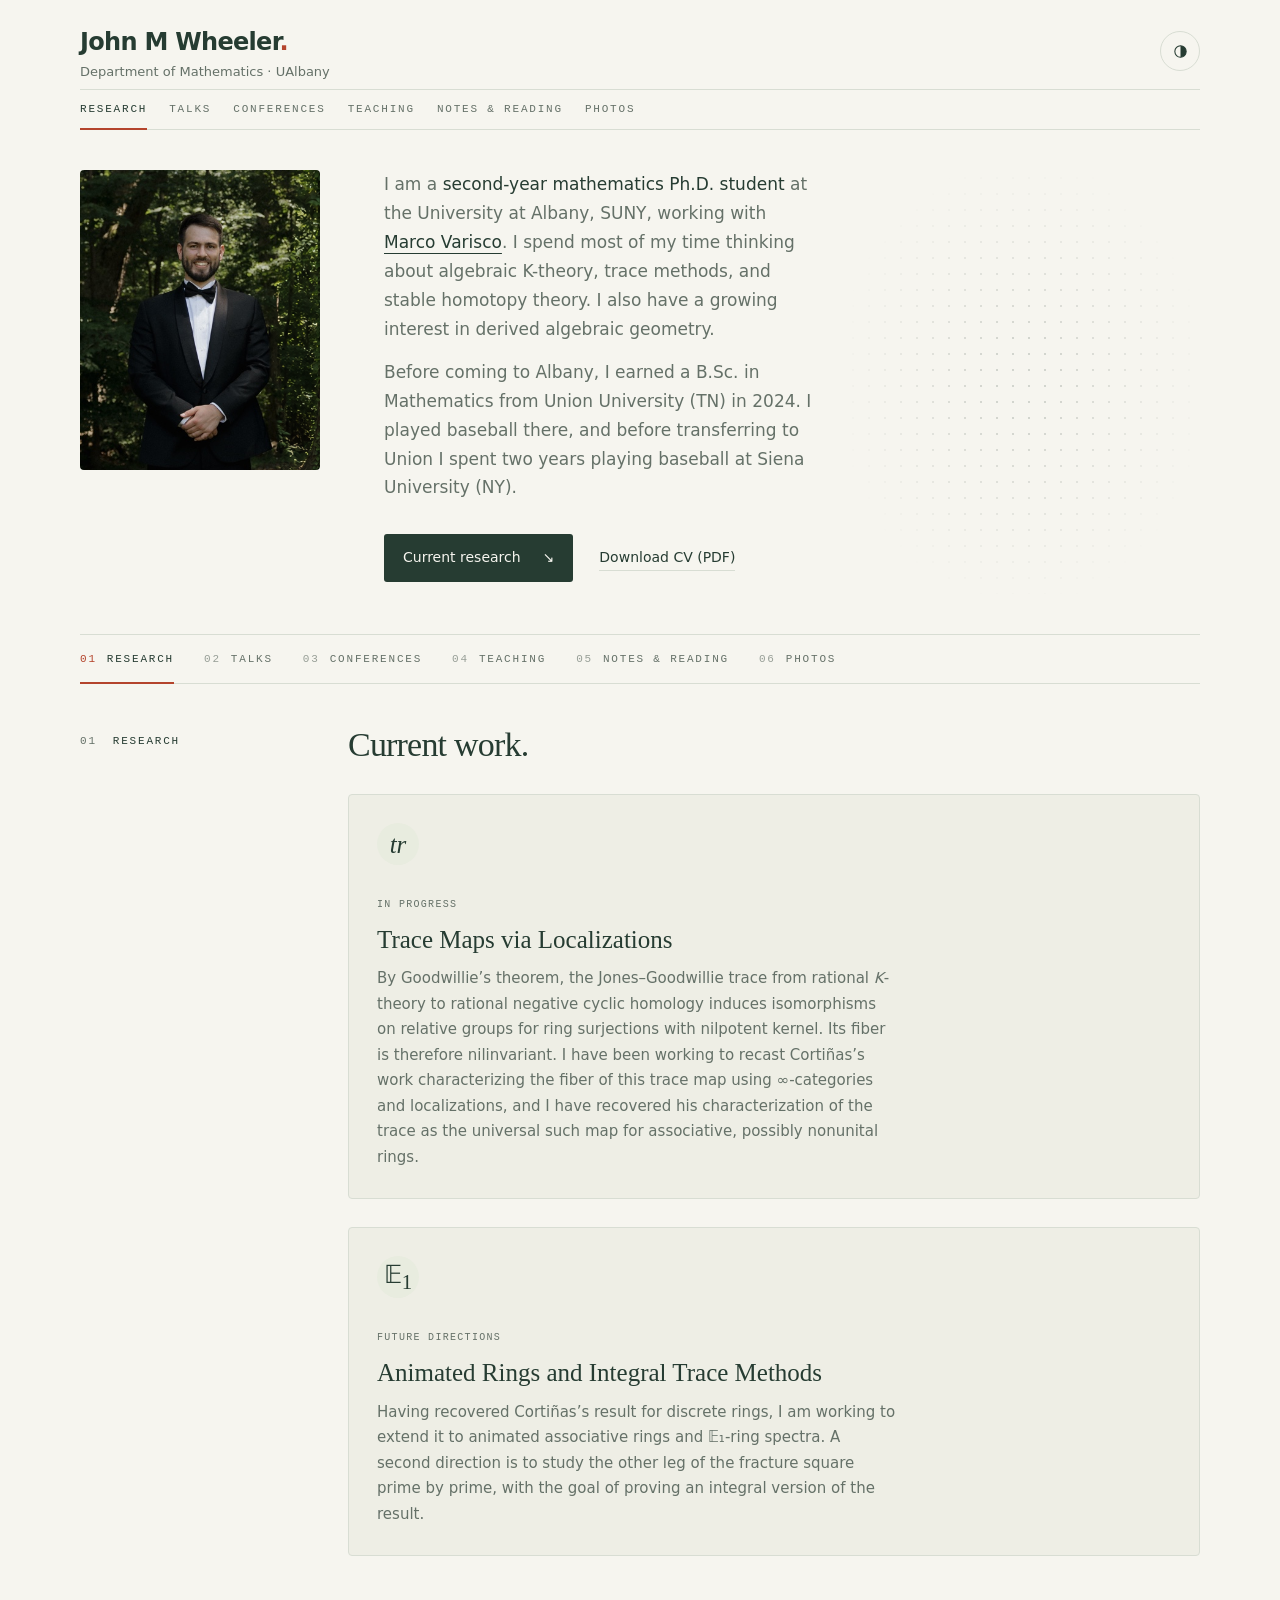
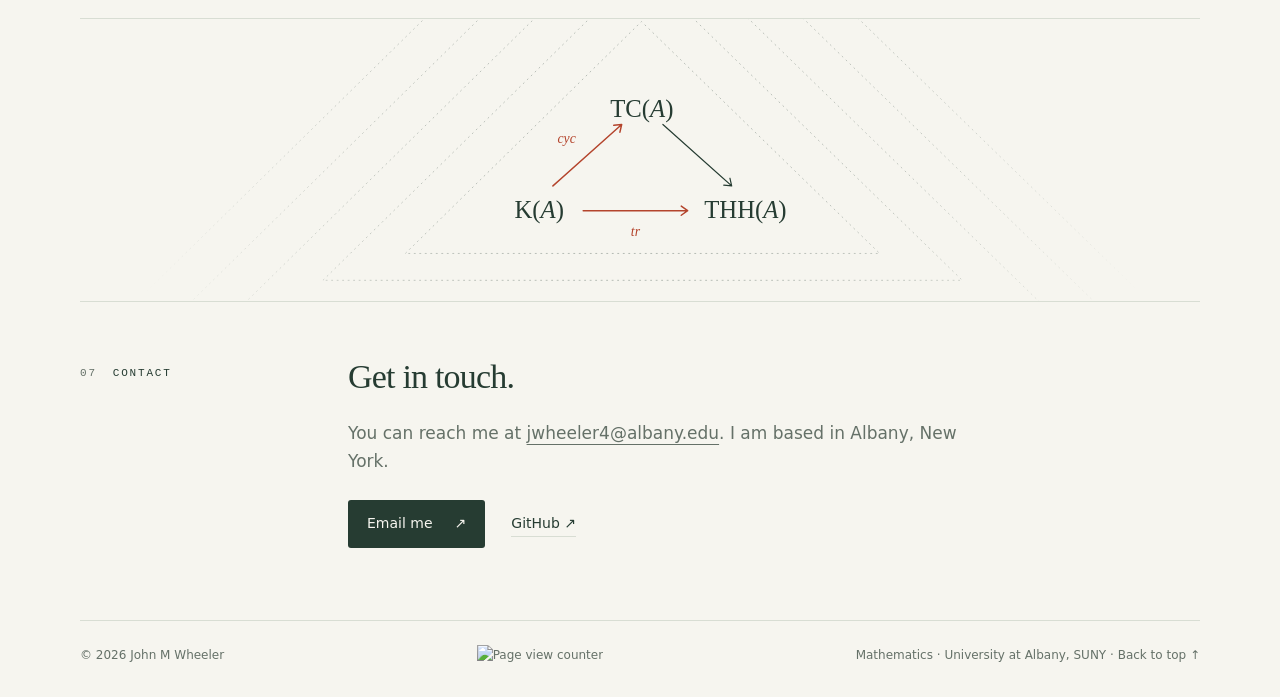
==== index.html @ c744e27c "Move Feynman quote into Notes & reading" ====
<!doctype html>
<html lang="en">
<head>
  <meta charset="utf-8">
  <meta name="viewport" content="width=device-width, initial-scale=1">
  <meta name="description" content="John M Wheeler is a second-year mathematics Ph.D. student at the University at Albany, SUNY, working with Marco Varisco. Research interests include algebraic K-theory, trace methods, stable homotopy theory, and derived algebraic geometry.">
  <meta name="color-scheme" content="light dark">
  <title>John M Wheeler — Mathematics</title>
  <link rel="stylesheet" href="site.css?v=talks-2">
  <script src="site.js?v=forest-2"></script>
  <!-- Tabbed layout: remove these two lines to return to the single long page. -->
  <link rel="stylesheet" href="layout-tabs.css?v=9">
  <script src="layout-tabs.js?v=5"></script>
</head>
<body>
  <a class="skip" href="#main">Skip to content</a>
  <div class="wrap" id="top">
    <header class="masthead">
      <div class="brand">
        <h1 class="wordmark"><a href="#top" aria-label="John M Wheeler home">John M Wheeler<span aria-hidden="true">.</span></a></h1>
        <a class="affiliation" href="https://www.albany.edu/math">Department of Mathematics · UAlbany</a>
      </div>
      <button class="theme" id="theme-toggle" type="button" aria-label="Switch to dark theme" title="Switch to dark theme" hidden>
        <svg viewBox="0 0 24 24" fill="none" stroke="currentColor" stroke-width="1.5" aria-hidden="true"><circle cx="12" cy="12" r="8"/><path d="M12 4a8 8 0 0 1 0 16Z" fill="currentColor" stroke="none"/></svg>
      </button>
    </header>
    <main id="main">
      <section class="hero" aria-label="About John M Wheeler">
        <!-- <h1 id="hero-title">John M<br><em>Wheeler.</em></h1> -->
        <div class="hero-content">
          <img class="hero-photo" src="files/photos/john-m-wheeler-portrait.webp" width="392" height="490" alt="John M Wheeler">
          <div>
            <p class="intro">I am a <strong>second-year mathematics Ph.D. student</strong> at the University at Albany, SUNY, working with <strong><a href="https://varisco.info/">Marco Varisco</a></strong>. I spend most of my time thinking about algebraic K-theory, trace methods, and stable homotopy theory. I also have a growing interest in derived algebraic geometry.</p>
            <p class="intro">Before coming to Albany, I earned a B.Sc. in Mathematics from Union University (TN) in 2024. I played baseball there, and before transferring to Union I spent two years playing baseball at Siena University (NY).</p>
            <div class="actions">
              <a class="button" href="#research">Current research <span aria-hidden="true">↘</span></a>
              <a class="text-link" href="files/John-M-Wheeler-CV.pdf" download>Download CV (PDF)</a>
            </div>
          </div>
        </div>
      </section>
      <section class="section" id="research" aria-labelledby="research-title">
        <p class="section-label"><span>01</span> Research</p>
        <div>
          <div class="section-top">
            <h2 id="research-title">Current work.</h2>
          </div>
          <article class="project" aria-labelledby="infinitesimal-title">
            <div class="project-icon" aria-hidden="true"><i>tr</i></div>
            <small>In progress</small>
            <h3 id="infinitesimal-title">Trace Maps via Localizations</h3>
            <p>By Goodwillie’s theorem, the Jones–Goodwillie trace from rational <i>K</i>-theory to rational negative cyclic homology induces isomorphisms on relative groups for ring surjections with nilpotent kernel. Its fiber is therefore nilinvariant. I have been working to recast Cortiñas’s work characterizing the fiber of this trace map using ∞-categories and localizations, and I have recovered his characterization of the trace as the universal such map for associative, possibly nonunital rings.</p>
          </article>
          <article class="project" aria-labelledby="cech-title">
            <div class="project-icon" aria-hidden="true"><span>𝔼<sub>1</sub></span></div>
            <small>Future directions</small>
            <h3 id="cech-title">Animated Rings and Integral Trace Methods</h3>
            <p>Having recovered Cortiñas’s result for discrete rings, I am working to extend it to animated associative rings and 𝔼₁-ring spectra. A second direction is to study the other leg of the fracture square prime by prime, with the goal of proving an integral version of the result.</p>
          </article>
        </div>
      </section>
      <figure class="interlude" role="img" aria-label="Triangle of trace maps from K-theory to topological cyclic homology to topological Hochschild homology">
        <svg class="sdot" viewBox="0 0 360 220">
          <defs><radialGradient id="tfadeg" gradientUnits="userSpaceOnUse" cx="182.33333333333334" cy="134.33333333333334" r="560"><stop offset="0" stop-color="#fff"/><stop offset=".55" stop-color="#fff" stop-opacity=".7"/><stop offset="1" stop-color="#fff" stop-opacity="0"/></radialGradient><mask id="tfade" maskUnits="userSpaceOnUse" x="-500" y="-60" width="1360" height="360"><rect x="-500" y="-60" width="1360" height="360" fill="url(#tfadeg)"/></mask></defs><g class="bg echo" mask="url(#tfade)"><path d="M-76 218.7L181.6 -34.3L441.5 218.7ZM-165.9 248L181.3 -93L531.6 248ZM-255.8 277.3L181 -151.7L621.7 277.3ZM-345.6 306.7L180.8 -210.3L711.9 306.7ZM-435.5 336L180.5 -269L802 336Z"/></g>
          <g class="arrows"><path class="hl" d="M85 145L160 78M158.1 86.4L160 78L151.4 78.9"/><path d="M205 78L280 145M271.4 144.1L280 145L278.1 136.6"/><path class="hl" d="M118 172L232 172M225 177L232 172L225 167"/></g>
          <g class="labels"><text x="70" y="180">K(<tspan class="i">A</tspan>)</text><text x="182" y="70">TC(<tspan class="i">A</tspan>)</text><text x="295" y="180">THH(<tspan class="i">A</tspan>)</text><text class="lbl" x="100" y="98">cyc</text><text class="lbl" x="175" y="200">tr</text></g>
        </svg>
      </figure>
      <section class="section" id="talks" aria-labelledby="talks-title">
        <p class="section-label"><span>02</span> Talks</p>
        <div>
          <h2 id="talks-title">Talks.</h2>
          <h3 class="subheading" id="upcoming-events">Upcoming</h3>
          <article class="talk-entry">
            <h4 class="talk-title">Trace Maps via Localizations</h4>
            <ul class="talk-venues">
              <li><div class="record-head"><span>BUGCAT 2026 · Binghamton University · Binghamton, NY</span><span class="record-date">November 21–22, 2026</span></div></li>
            </ul>
          </article>
          <details class="subheading-disclosure" id="past-talks">
            <summary><h3 class="subheading">Past talks</h3></summary>
            <article class="talk-entry">
              <h4 class="talk-title">Freudenthal via Fiberwise Truncations</h4>
              <p class="record-copy"><a href="files/freudenthal-suspension-talk-slides.pdf">Freudenthal talk slides (PDF)</a></p>
              <ul class="talk-venues">
                <li><div class="record-head"><span>BUGCAT 2025 · Binghamton University · Binghamton, NY</span><time class="record-date" datetime="2025-11-16">November 16, 2025</time></div></li>
                <li><div class="record-head"><span>UAlbany Graduate Student Seminar</span><time class="record-date" datetime="2025-11-12">November 12, 2025</time></div></li>
              </ul>
            </article>
          </details>
        </div>
      </section>
      <figure class="interlude" id="dgm" role="img" aria-label="Dundas–Goodwillie–McCarthy pullback square for the quotient of a ring A by a nilpotent ideal I. The horizontal cyclotomic traces are K(A) to TC(A) and K(A/I) to TC(A/I). The vertical maps are induced by the quotient.">
        <svg class="sdot" viewBox="0 0 360 220" aria-hidden="true">
          <g class="bg echo">
            <circle cx="180" cy="109" r="86"/>
            <circle cx="180" cy="109" r="112"/>
            <circle class="faint" cx="180" cy="109" r="141"/>
            <ellipse cx="180" cy="109" rx="151" ry="48" transform="rotate(27 180 109)"/>
            <ellipse cx="180" cy="109" rx="151" ry="48" transform="rotate(-27 180 109)"/>
          </g>
          <g class="arrows">
            <path class="hl" d="M125 51H226m-7-5 7 5-7 5"/>
            <path class="hl" d="M140 162H217m-7-5 7 5-7 5"/>
            <path d="M85 76V137m-5-7 5 7 5-7"/>
            <path d="M275 76V137m-5-7 5 7 5-7"/>
            <path d="M104 94h15V79"/>
          </g>
          <text x="85" y="60">K(<tspan class="i">A</tspan>)</text>
          <text x="275" y="60">TC(<tspan class="i">A</tspan>)</text>
          <text x="85" y="171">K(<tspan class="i">A/I</tspan>)</text>
          <text x="275" y="171">TC(<tspan class="i">A/I</tspan>)</text>
          <text class="lbl" x="175" y="41">cyc</text>
          <text class="lbl" x="179" y="152">cyc</text>
        </svg>
      </figure>
      <section class="section" id="conferences" aria-labelledby="conferences-title">
        <p class="section-label"><span>03</span> Conferences</p>
        <div>
          <h2 id="conferences-title">Conferences &amp; workshops.</h2>
          <h3 class="subheading" id="upcoming-conferences">Upcoming</h3>
          <ul class="records">
            <li>
              <div class="record-head"><strong>K-Theory, Sheaves, and Geometric Topology</strong><span class="record-date">March 8–12, 2027</span></div>
              <p class="record-copy">Universität Regensburg · Regensburg, Germany</p>
            </li>
            <li>
              <div class="record-head"><strong>BUGCAT 2026</strong><span class="record-date">November 21–22, 2026</span></div>
              <p class="record-copy">Binghamton University · Binghamton, NY</p>
            </li>
          </ul>
          <h3 class="subheading" id="attended-conferences">Conferences &amp; workshops attended</h3>
          <details class="event-year" open>
            <summary>2026</summary>
            <ul class="records">
              <li>
                <div class="record-head"><strong>Northeast Conference on Categorical Methods</strong><span class="record-date">November 6–7, 2026</span></div>
                <p class="record-copy">Harvard University (CMSA) · Cambridge, MA</p>
              </li>
              <li>
                <div class="record-head"><strong>Upstate New York Topology Seminar</strong><span class="record-date">September 18–20, 2026</span></div>
                <p class="record-copy">Union College · Schenectady, NY</p>
              </li>
              <li>
                <div class="record-head"><strong>Summer School on Homotopy Colimits</strong><span class="record-date">June 22–26, 2026</span></div>
                <p class="record-copy">Virtual · University of Regina</p>
              </li>
              <li>
                <div class="record-head"><strong>FRG Workshop on Higher Categories and Geometry</strong><span class="record-date">March 16–18, 2026</span></div>
                <p class="record-copy">NITMB · University of Chicago · Chicago, IL</p>
              </li>
              <li>
                <div class="record-head"><strong>Midwest Topology Seminar</strong><span class="record-date">February 7–8, 2026</span></div>
                <p class="record-copy">Case Western Reserve University · Cleveland, OH</p>
              </li>
            </ul>
          </details>
          <details class="event-year">
            <summary>2025</summary>
            <ul class="records">
              <li>
                <div class="record-head"><strong>BUGCAT 2025</strong><span class="record-date">November 15–16, 2025</span></div>
                <p class="record-copy">Binghamton University · Binghamton, NY</p>
              </li>
              <li>
                <div class="record-head"><strong>Cornell Topology Festival</strong><span class="record-date">May 2–4, 2025</span></div>
                <p class="record-copy">Cornell University · Ithaca, NY</p>
              </li>
              <li>
                <div class="record-head"><strong>NYSR Graduate Mathematics Conference</strong><span class="record-date">March 28–29, 2025</span></div>
                <p class="record-copy">Syracuse University · Syracuse, NY</p>
              </li>
            </ul>
          </details>
          <details class="event-year">
            <summary>2024</summary>
            <ul class="records">
              <li>
                <div class="record-head"><strong>BUGCAT 2024</strong><span class="record-date">October 26–27, 2024</span></div>
                <p class="record-copy">Binghamton University · Binghamton, NY</p>
              </li>
              <li>
                <div class="record-head"><strong>AMS Eastern Fall Sectional</strong><span class="record-date">October 19–20, 2024</span></div>
                <p class="record-copy">SUNY at Albany · Albany, NY</p>
              </li>
            </ul>
          </details>
        </div>
      </section>
      <figure class="interlude" id="arithmetic-fracture" role="img" aria-label="Arithmetic fracture square of a spectrum X. The top row maps X to the product of its p-completions over all primes p. The vertical maps rationalize both spectra, and the bottom arrow is the rationalization of the completion map. The square is a pullback.">
        <svg class="sdot" viewBox="0 0 360 220" aria-hidden="true">
          <defs>
            <pattern id="fracture-lattice" width="32" height="32" patternUnits="userSpaceOnUse">
              <path d="M0 0L32 32M32 0L0 32" fill="none" stroke="currentColor" stroke-width=".7"/>
              <circle cx="16" cy="16" r="1.3" fill="currentColor"/>
            </pattern>
            <radialGradient id="fracture-lattice-gradient">
              <stop offset="0" stop-color="#fff" stop-opacity=".65"/>
              <stop offset=".55" stop-color="#fff"/>
              <stop offset="1" stop-color="#fff" stop-opacity="0"/>
            </radialGradient>
            <mask id="fracture-lattice-mask" x="0" y="0" width="360" height="220" maskUnits="userSpaceOnUse">
              <rect width="360" height="220" fill="url(#fracture-lattice-gradient)"/>
            </mask>
          </defs>
          <rect width="360" height="220" fill="url(#fracture-lattice)" mask="url(#fracture-lattice-mask)" opacity=".18"/>
          <g class="arrows">
            <path d="M119 51H221m-7-5 7 5-7 5"/>
            <path d="M122 162H198m-7-5 7 5-7 5"/>
            <path class="hl" d="M85 76V137m-5-7 5 7 5-7"/>
            <path class="hl" d="M270 76V137m-5-7 5 7 5-7"/>
            <path d="M104 94h15V79"/>
          </g>
          <text class="i" x="85" y="60">X</text>
          <text x="270" y="60">∏<tspan class="i" baseline-shift="sub" font-size="16">p</tspan> <tspan class="i">X</tspan><tspan class="i" baseline-shift="sub" font-size="16">p</tspan><tspan dx="-8" baseline-shift="super" font-size="16">∧</tspan></text>
          <text x="85" y="171"><tspan class="i">X</tspan><tspan baseline-shift="sub" font-size="16">ℚ</tspan></text>
          <text x="270" y="171">(∏<tspan class="i" baseline-shift="sub" font-size="16">p</tspan> <tspan class="i">X</tspan><tspan class="i" baseline-shift="sub" font-size="16">p</tspan><tspan dx="-8" baseline-shift="super" font-size="16">∧</tspan>)<tspan baseline-shift="sub" font-size="16">ℚ</tspan></text>
        </svg>
      </figure>
      <section class="section" id="teaching" aria-labelledby="teaching-title">
        <details class="section-disclosure">
          <summary>
            <span class="section-label"><span aria-hidden="true">04</span><b id="teaching-title">Teaching</b></span>
          </summary>
          <div class="section-disclosure-content">
            <ul class="records">
              <li>
                <div class="record-head"><h3>AMAT 100 · Precalculus Mathematics</h3><span class="record-date">Fall 2026</span></div>
                <p class="record-copy">University at Albany, SUNY</p>
              </li>
              <li>
                <div class="record-head"><h3>Graduate Teaching Assistant</h3><span class="record-date">January 2025–present</span></div>
                <p class="record-copy">University at Albany, SUNY · Tutoring for undergraduate courses, exam proctoring, and grading.</p>
              </li>
            </ul>
          </div>
        </details>
      </section>
      <figure class="interlude" id="hochschild-chain" role="img" aria-label="A Hochschild chain with factors and tensor product signs arranged clockwise. The tensor sign between a n and a zero is highlighted.">
        <svg class="sdot" viewBox="0 0 360 244" aria-hidden="true">
          <g class="bg echo">
            <circle cx="180" cy="122" r="103"/>
            <circle class="faint" cx="180" cy="122" r="118"/>
          </g>
          <g dominant-baseline="central">
            <text class="i" x="180" y="32">a<tspan baseline-shift="sub" font-size="16">0</tspan></text>
            <text x="219" y="41">⊗</text>
            <text class="i" x="250" y="66">a<tspan baseline-shift="sub" font-size="16">1</tspan></text>
            <text x="268" y="102">⊗</text>
            <text class="i" x="268" y="142">a<tspan baseline-shift="sub" font-size="16">2</tspan></text>
            <text x="250" y="178">⊗</text>
            <text class="i" x="219" y="203">a<tspan baseline-shift="sub" font-size="16">3</tspan></text>
            <text x="180" y="212">⊗</text>
            <text x="141" y="203">⋯</text>
            <text x="110" y="178">⊗</text>
            <text class="i" x="92" y="142">a<tspan baseline-shift="sub" font-size="16">n−1</tspan></text>
            <text x="92" y="102">⊗</text>
            <text class="i" x="110" y="66">a<tspan baseline-shift="sub" font-size="16">n</tspan></text>
            <text x="141" y="41" style="fill:var(--accent)">⊗</text>
          </g>
          <text x="180" y="122" dominant-baseline="central" style="font-size:20px;fill:var(--muted)"><tspan class="i">a</tspan><tspan baseline-shift="sub" font-size="12">0</tspan> ⊗ ⋯ ⊗ <tspan class="i">a</tspan><tspan class="i" baseline-shift="sub" font-size="12">n</tspan></text>
        </svg>
      </figure>
      <section class="section" id="notes" aria-labelledby="notes-title">
        <details class="section-disclosure">
          <summary>
            <span class="section-label"><span aria-hidden="true">05</span><b id="notes-title">Notes &amp; reading</b></span>
          </summary>
          <div class="section-disclosure-content">
            <h3 class="subheading">Topics I am working through.</h3>
            <p class="section-copy">Expository notes on the topics below are under construction, with no set timetable.</p>
            <figure class="section-copy" style="margin-inline:0; margin-bottom:20px; font-size:15px;">
              <blockquote style="margin:0; font-style:italic;">“Study hard what interests you the most in the most undisciplined, irreverent and original manner possible.”</blockquote>
              <figcaption style="margin-top:4px; font-size:13px;">— Richard Feynman</figcaption>
            </figure>
            <ul class="topics">
              <li>
                <h4>Topological Hochschild and cyclic homology</h4>
                <p>Circle actions, flat descent, and cyclotomic structure for THH, along with the Dennis trace from algebraic K-theory to THH and the cyclotomic trace to TC.</p>
              </li>
              <li>
                <h4>Descent and ∞-topoi</h4>
                <p>Čech descent, sheaves of spaces, and how sites present ∞-topoi.</p>
              </li>
              <li>
                <h4>(Derived) algebraic geometry and deformation theory</h4>
                <p>Animated rings and modules, nonabelian derived functors, the cotangent complex, and derived stacks.</p>
              </li>
            </ul>
          </div>
        </details>
      </section>
      <figure class="interlude" id="thh" role="img" aria-label="For a unital associative ring spectrum A, the geometric realization of its cyclic bar construction, which is THH of A. The first three terms are A, A tensor A, and A tensor A tensor A, with tensors over the sphere spectrum. Between degrees 1 and 0 there are two leftward face maps and one rightward degeneracy. Between degrees 2 and 1 there are three leftward face maps and two rightward degeneracies. The stack before the ellipsis shows four leftward faces and three rightward degeneracies between degrees 3 and 2. C2 swaps the two tensor factors and C3 cyclically permutes the three tensor factors. These cyclic operators give rise to the circle action on geometric realization.">
        <svg class="sdot cyclic-bar" viewBox="123 0 515 204" aria-hidden="true">
          <defs>
            <pattern id="simplicial-arrows" width="122" height="40" patternUnits="userSpaceOnUse">
              <path d="M92 8H18l5-3m-5 3 5 3M92 17H18l5-3m-5 3 5 3M18 26H92l-5-3m5 3-5 3"
                    fill="none" stroke="currentColor" stroke-width="1" stroke-linecap="round" stroke-linejoin="round" stroke-dasharray="2 4"/>
            </pattern>
            <radialGradient id="simplicial-fade" gradientUnits="userSpaceOnUse" cx="380.5" cy="102" r="495">
              <stop offset="0" stop-color="#fff"/>
              <stop offset=".5" stop-color="#fff" stop-opacity=".7"/>
              <stop offset="1" stop-color="#fff" stop-opacity="0"/>
            </radialGradient>
            <mask id="simplicial-mask" maskUnits="userSpaceOnUse" x="-272" y="-44" width="1178" height="292">
              <rect x="-272" y="-44" width="1178" height="292" fill="url(#simplicial-fade)"/>
            </mask>
          </defs>
          <g mask="url(#simplicial-mask)" opacity=".14" fill="url(#simplicial-arrows)">
            <rect x="-272" y="-44" width="1178" height="101"/>
            <rect x="-272" y="147" width="1178" height="101"/>
          </g>
          <g class="arrows">
            <path d="M139 62V142M622 62V142"/>
            <path d="M224 91H190M195 88L190 91L195 94M224 113H190M195 110L190 113L195 116"/>
            <path class="hl" d="M190 102H224M219 99L224 102L219 105"/>
            <path d="M370 80H330M335 77L330 80L335 83M370 102H330M335 99L330 102L335 105M370 124H330M335 121L330 124L335 127"/>
            <path class="hl" d="M330 91H370M365 88L370 91L365 94M330 113H370M365 110L370 113L365 116"/>
            <path d="M574 69H531M536 66L531 69L536 72M574 91H531M536 88L531 91L536 94M574 113H531M536 110L531 113L536 116M574 135H531M536 132L531 135L536 138"/>
            <path class="hl" d="M531 80H574M569 77L574 80L569 83M531 102H574M569 99L574 102L569 105M531 124H574M569 121L574 124L569 127"/>
            <g transform="translate(276 63)">
              <text class="lbl" y="-21">C<tspan font-size="11" dy="3">2</tspan></text>
              <path class="hl" d="M14 17V3A14 14 0 1 0 -9.9 12.9M-15.6 12.9H-9.9V7.2"/>
            </g>
            <g transform="translate(449 63)">
              <text class="lbl" y="-21">C<tspan font-size="11" dy="3">3</tspan></text>
              <path class="hl" d="M14 17V3A14 14 0 1 0 -9.9 12.9M-15.6 12.9H-9.9V7.2"/>
            </g>
          </g>
          <g class="labels">
            <text x="165" y="110" class="i">A</text>
            <text x="276" y="110"><tspan class="i">A</tspan> ⊗<tspan font-size="16" dy="5">𝕊</tspan><tspan class="i" dy="-5"> A</tspan></text>
            <text x="449" y="110"><tspan class="i">A</tspan> ⊗<tspan font-size="16" dy="5">𝕊</tspan><tspan class="i" dy="-5"> A</tspan> ⊗<tspan font-size="16" dy="5">𝕊</tspan><tspan class="i" dy="-5"> A</tspan></text>
            <text x="598" y="110">⋯</text>
          </g>
        </svg>
      </figure>
      <section class="section" id="photos" aria-labelledby="photos-title">
        <p class="section-label"><span>06</span> Photos</p>
        <div>
          <h2 id="photos-title">Photos.</h2>
          <div class="photo-gallery">
            <div class="photo-row photo-row-lead">
              <figure>
                <a href="files/photos/clouds-over-the-lake.webp"><img loading="lazy" src="files/photos/clouds-over-the-lake.webp" width="1536" height="944" alt="White clouds above a tree-lined shore and rippling blue water."></a>
                <figcaption>Lake George, NY</figcaption>
              </figure>
              <figure>
                <a href="files/photos/mountain-meadow.webp"><img loading="lazy" src="files/photos/mountain-meadow.webp" width="1152" height="1536" alt="A wire fence crosses dry golden grass at the foot of a rocky ridge."></a>
                <figcaption>Gardnerville, NV</figcaption>
              </figure>
            </div>
            <div class="photo-row photo-row-more">
              <figure>
                <a href="files/photos/pond-in-the-pines.webp"><img loading="lazy" src="files/photos/pond-in-the-pines.webp" width="1152" height="1536" alt="A steep slope of evergreens reflected in a still pond."></a>
                <figcaption>Bloods Lake, UT</figcaption>
              </figure>
              <figure>
                <a href="files/photos/clear-water.webp"><img loading="lazy" src="files/photos/clear-water.webp" width="1536" height="1152" alt="Pebbles visible through shallow water with a blue mountain range on the horizon."></a>
                <figcaption>Lake Tahoe, NV</figcaption>
              </figure>
              <figure>
                <a href="files/photos/cat-on-the-mantel.webp"><img loading="lazy" src="files/photos/cat-on-the-mantel.webp" width="1152" height="1536" alt="A long-haired tabby rests a paw over the edge of a fireplace mantel."></a>
                <figcaption>Blenny</figcaption>
              </figure>
              <figure>
                <a href="files/photos/cats-on-the-couch.jpg"><img loading="lazy" src="files/photos/cats-on-the-couch.jpg" width="960" height="1280" alt="Two long-haired tabby cats lounging on John as he lies on a gray couch."></a>
              </figure>
              <figure>
                <a href="files/photos/cats-in-the-kitchen.jpg"><img loading="lazy" src="files/photos/cats-in-the-kitchen.jpg" width="2880" height="3840" alt="Two long-haired tabby cats resting on a kitchen counter beside a toy mouse."></a>
                <figcaption>BarBar and Blenny</figcaption>
              </figure>
            </div>
          </div>
        </div>
      </section>
      <section class="section contact" id="contact" aria-labelledby="contact-title">
        <p class="section-label"><span>07</span> Contact</p>
        <div>
          <h2 id="contact-title">Get in touch.</h2>
          <p class="section-copy">You can reach me at <a href="mailto:jwheeler4@albany.edu">jwheeler4@albany.edu</a>. I&nbsp;am based in Albany, New York.</p>
          <div class="actions">
            <a class="button" href="mailto:jwheeler4@albany.edu">Email me <span aria-hidden="true">↗</span></a>
            <a class="text-link" href="https://github.com/JohnMWheeler">GitHub <span aria-hidden="true">↗</span></a>
          </div>
        </div>
      </section>
    </main>
    <footer>
      <p>© <span id="year">2026</span> John M Wheeler</p>
      <p><a href="https://hits.sh/johnmwheeler.github.io/PersonalWebsite/" aria-label="Page view statistics on Hits.sh"><img src="https://hits.sh/johnmwheeler.github.io/PersonalWebsite.svg?label=Page%20views&amp;color=263c32&amp;labelColor=657168" alt="Page view counter" height="20" referrerpolicy="no-referrer"></a></p>
      <p><a href="https://www.albany.edu/math">Mathematics · University at Albany, SUNY</a> · <a href="#top">Back to top ↑</a></p>
    </footer>
  </div>
</body>
</html>
---- site.css ----
:root { color-scheme:light; --paper:#f6f5ef; --ink:#263c32; --muted:#657168; --line:#d8ddd3; --accent:#b4442c; --soft:#e8ecdf; --card:#eeeee5; }
:root[data-theme="dark"] { color-scheme:dark; }
:root[data-theme="dark"] { --paper:#19271f; --ink:#e9eddf; --muted:#b0baab; --line:#3d4b3f; --accent:#ffad90; --soft:#2a3a2d; --card:#223226; }
* { box-sizing:border-box; }
[hidden] { display:none !important; }
html { scroll-behavior:smooth; scroll-padding-top:32px; }
body { margin:0; background:var(--paper); color:var(--ink); font:17px/1.7 system-ui,-apple-system,BlinkMacSystemFont,"Segoe UI",sans-serif; }
a { color:inherit; text-underline-offset:5px; }
a:hover { color:var(--accent); }
button { font:inherit; }
:focus-visible { outline:3px solid var(--accent); outline-offset:6px; }
::selection { background:var(--ink); color:var(--paper); }
.wrap { width:min(1120px,calc(100% - 96px)); margin:auto; }
.skip { position:absolute; top:12px; left:12px; padding:8px 16px; background:var(--paper); transform:translateY(-200%); z-index:2; }
.skip:focus { transform:translateY(0); }
header { display:flex; flex-wrap:wrap; justify-content:space-between; align-items:center; min-height:116px; padding:22px 0; border-bottom:1px solid var(--line); gap:20px 24px; }
.masthead {
  display:grid;
  grid-template-columns:minmax(0,1fr) auto;
  grid-template-areas:"brand theme" "menu menu";
  align-items:center;
  gap:8px 12px;
  min-height:0;
  padding:22px 0 20px;
}
.masthead:has(.masthead-nav) { padding-bottom:0; }
.brand { grid-area:brand; }
.wordmark { margin:0; font:inherit; font-size:24px; font-weight:650; letter-spacing:-.7px; }
.wordmark a { text-decoration:none; }
.wordmark span { color:var(--accent); }
.affiliation { display:block; width:fit-content; color:var(--muted); font-size:13px; line-height:1.4; text-decoration:none; }
.affiliation:hover { text-decoration:underline; }
nav { display:flex; flex-wrap:wrap; align-items:center; gap:18px 24px; font-size:14px; }
nav a { text-decoration:none; }
.theme { grid-area:theme; display:grid; place-items:center; width:40px; height:40px; border:1px solid var(--line); border-radius:50%; background:transparent; color:var(--ink); cursor:pointer; }
.theme:hover { background:var(--soft); }
.theme svg { width:17px; height:17px; }
.hero { padding:40px 0 94px; }
.hero-content { display:grid; grid-template-columns:minmax(0,1fr); align-items:start; gap:24px; }
@media (min-width:620px), (min-width:550px) and (orientation:landscape) {
  .hero-content { grid-template-columns:240px minmax(0,430px); column-gap:clamp(24px,5vw,64px); }
}
@media (min-width:1000px) {
  .hero { position:relative; }
  .hero::after {
    content:"";
    position:absolute;
    inset-block:40px;
    inset-inline:765px 0;
    background:radial-gradient(circle, var(--muted) .8px, transparent 1.2px) 0 0 / 16px 16px;
    mask-image:radial-gradient(ellipse, #000 15%, transparent 75%);
    opacity:.24;
    pointer-events:none;
  }
}
h1,h2,h3,p { margin:0; }
h1 { margin:25px 0; font:clamp(56px,6.5vw,85px)/1.02 Georgia,"Times New Roman",serif; font-weight:400; letter-spacing:-3.8px; }
h1 em { font-weight:400; color:var(--accent); }
.hero-photo {
  display:block;
  width:min(240px,100%);
  height:auto;
  border-radius:4px;
}
.intro { color:var(--muted); max-width:430px; font-size:17px; }
.intro + .intro { margin-top:14px; }
.intro strong { color:var(--ink); font-weight:500; }
.actions { display:flex; gap:26px; align-items:center; flex-wrap:wrap; margin-top:32px; font-size:14px; }
.button { display:inline-flex; align-items:center; gap:22px; background:var(--ink); color:var(--paper); padding:12px 19px; border-radius:3px; text-decoration:none; }
.button:hover { color:var(--paper); background:var(--accent); }
.text-link { text-decoration:none; border-bottom:1px solid var(--line); }
.art { position:relative; display:grid; max-width:300px; place-items:center; aspect-ratio:1; background:var(--soft); border-radius:48% 48% 3px 3px; overflow:hidden; }
.art:before { content:""; position:absolute; inset:22px; border:1px solid var(--ink); border-radius:48% 48% 0 0; opacity:.13; }
.sdot { position:relative; width:78%; height:auto; color:var(--ink); transform:translate(0,4%); overflow:visible; }
.sdot .arrows path { fill:none; stroke:currentColor; stroke-width:1.3; stroke-linecap:round; stroke-linejoin:round; }
.sdot .arrows path.hl { stroke:var(--accent); stroke-width:1.6; }
.sdot text { fill:currentColor; font:27px/1 Georgia,serif; text-anchor:middle; paint-order:stroke; stroke:var(--halo,var(--soft)); stroke-width:5px; stroke-linejoin:round; }
.sdot .bg { fill:none; stroke:currentColor; stroke-width:1; opacity:.2; }
.sdot .bg .faint { opacity:.55; stroke-dasharray:2 5; }
.sdot .echo { opacity:.38; stroke-dasharray:2 4; }
.sdot .i { font-style:italic; }
.interlude { --halo:var(--paper); position:relative; overflow:hidden; margin:0; padding:34px 0 46px; border-top:1px solid var(--line); display:grid; place-items:center; }
.interlude .sdot { width:100%; max-width:330px; transform:none; }
.interlude .cyclic-bar { max-width:487px; }
.sdot text.lbl { font-size:15px; font-style:italic; fill:var(--accent); }
.section { --section-sidebar:220px; --section-gap:48px; border-top:1px solid var(--line); padding:54px 0 62px; display:grid; grid-template-columns:var(--section-sidebar) minmax(0,1fr); gap:var(--section-gap); }
.section-label { font:11px/1.5 ui-monospace,monospace; letter-spacing:1.8px; text-transform:uppercase; padding-top:9px; display:flex; gap:16px; }
.section-label span { color:var(--muted); }
h2 { font:34px/1.25 Georgia,serif; letter-spacing:-.8px; }
.section-copy { color:var(--muted); margin-top:20px; max-width:640px; }
.section-copy + .section-copy { margin-top:14px; }
.section-top { display:flex; align-items:baseline; justify-content:space-between; gap:18px; flex-wrap:wrap; }
.section-top a { font-size:13px; }
.project { margin-top:28px; padding:28px; background:var(--card); border:1px solid var(--line); border-radius:4px; }
.project-icon { width:42px; height:42px; display:grid; place-items:center; background:var(--soft); border-radius:50%; font:25px/1 Georgia,serif; margin-bottom:22px; }
.project small { color:var(--muted); font:10px/1.5 ui-monospace,monospace; letter-spacing:1.3px; text-transform:uppercase; }
h3 { font:25px/1.3 Georgia,serif; margin-top:8px; }
.project p { color:var(--muted); margin-top:10px; font-size:15px; max-width:520px; }
.topics { list-style:none; padding:0; margin:28px 0 0; }
.topics li { padding:20px 0; border-top:1px solid var(--line); }
.topics h4 { margin:0; font:22px/1.3 Georgia,serif; }
.section-disclosure { grid-column:1 / -1; min-width:0; }
.section-disclosure > summary {
  display:grid;
  grid-template-columns:var(--section-sidebar) minmax(0,1fr);
  column-gap:var(--section-gap);
  cursor:pointer;
  list-style:none;
}
.section-disclosure > summary::-webkit-details-marker { display:none; }
.section-disclosure .section-label { grid-area:1 / 1; }
.section-disclosure .section-label b { font-weight:normal; }
.section-disclosure > summary h2 { grid-area:1 / 2; }
.section-disclosure .section-label::after {
  content:"";
  align-self:flex-start;
  margin-top:3px;
  width:0;
  height:0;
  border-top:5px solid transparent;
  border-bottom:5px solid transparent;
  border-left:8px solid var(--muted);
}
.section-disclosure[open] .section-label::after { transform:rotate(90deg); }
.section-disclosure-content { margin-inline-start:calc(var(--section-sidebar) + var(--section-gap)); }
.topics p { color:var(--muted); font-size:15px; margin-top:7px; max-width:580px; }
.subheading { font-size:26px; margin-top:34px; }
.subheading-disclosure { padding-bottom:22px; border-bottom:1px solid var(--line); }
.subheading-disclosure > summary { display:flex; align-items:center; gap:14px; width:fit-content; margin-top:34px; cursor:pointer; list-style:none; }
.subheading-disclosure > summary .subheading { margin:0; }
.subheading-disclosure > summary::-webkit-details-marker { display:none; }
.subheading-disclosure > summary::after { content:""; border-top:5px solid transparent; border-bottom:5px solid transparent; border-left:8px solid var(--muted); transition:transform .15s; }
.subheading-disclosure[open] > summary::after { transform:rotate(90deg); }
.talk-entry { margin-top:22px; padding:20px 0 0; border-top:1px solid var(--line); min-width:0; }
.talk-title { margin:0; font:22px/1.35 Georgia,serif; }
.talk-venues { list-style:disc; margin:14px 0 0; padding-inline-start:1.2em; color:var(--muted); font-size:15px; }
.talk-venues .record-head { row-gap:2px; }
.talk-venues li + li { margin-top:6px; }
.event-year { border-top:1px solid var(--line); }
.event-year:first-of-type { margin-top:22px; }
.event-year > summary { padding:12px 0; cursor:pointer; font:22px/1.4 Georgia,serif; }
.event-year > .records { margin-top:0; }
.event-year h4 { margin:16px 0 0; font:22px/1.35 Georgia,serif; }
.event-year h4 ~ h4 { margin:24px 0 12px; }
.records { list-style:none; padding:0; margin:22px 0 0; }
.records li { padding:20px 0; border-top:1px solid var(--line); }
.record-head { display:flex; justify-content:space-between; align-items:baseline; flex-wrap:wrap; gap:8px 20px; }
.dates-stacked .record-head { flex-direction:column; align-items:flex-start; }
.record-head h3 { margin:0; font-size:22px; }
.record-head strong { font-weight:500; }
.record-date { color:var(--muted); font:12px/1.7 ui-monospace,monospace; }
.record-copy { color:var(--muted); font-size:15px; margin-top:7px; }
.contact { padding-bottom:72px; }
.contact .actions { margin-top:24px; }
footer { display:flex; justify-content:space-between; gap:20px; padding:24px 0 32px; border-top:1px solid var(--line); color:var(--muted); font-size:12px; }
footer a { text-decoration:none; }
@media (prefers-reduced-motion:reduce) { html { scroll-behavior:auto; } }
@media (max-width:620px) { .wordmark { font-size:21px; } }
@media (max-width:850px) { .wrap { width:calc(100% - 56px); } .hero { padding-bottom:70px; } h1 { font-size:61px; } .section { --section-sidebar:150px; --section-gap:25px; } }
@media (max-width:620px) { .wrap { width:calc(100% - 40px); } header { min-height:88px; gap:16px; } nav { width:100%; gap:12px 16px; font-size:12px; } .hero { padding-top:28px; } h1 { font-size:65px; letter-spacing:-3px; } .section { --section-gap:22px; grid-template-columns:minmax(0,1fr); padding:35px 0 42px; } .section-label { padding:0; } h2 { font-size:30px; } .project { padding:23px; } footer { flex-direction:column; gap:7px; } }

nav a[aria-current="page"] { color:var(--accent); text-decoration:underline; }
.page-intro { padding:58px 0 38px; }
.page-intro h1 { margin:0; }
.photos { padding:28px 0 62px; border-top:1px solid var(--line); }
.photo-gallery { margin-top:28px; }
.photo-row { display:grid; gap:20px; }
.photo-row-lead { grid-template-columns:2.17fr 1fr; }
.photo-row-more { grid-template-columns:1fr 1.78fr 1fr; margin-top:24px; }
.photo-row figure { margin:0; min-width:0; }
.photo-row a { display:block; }
.photo-row img { display:block; width:100%; height:auto; border-radius:4px; background:var(--soft); }
.photo-row figcaption {
  margin-top:7px;
  color:var(--muted);
  font:italic 15px/1.55 Georgia, "Times New Roman", serif;
  letter-spacing:.015em;
}

@media (max-width:620px) {
  .section-disclosure > summary { grid-template-columns:minmax(0,1fr); row-gap:10px; }
  .section-disclosure > summary h2 { grid-area:2 / 1; }
  .section-disclosure-content { margin-inline-start:0; }
  .page-intro { padding:38px 0 26px; }
  .page-intro h1 { font-size:clamp(42px,12vw,62px); }
  .photos { padding-bottom:42px; }
  .photo-row { grid-template-columns:1fr; }
}
---- layout-tabs.css ----
/* Tabbed layout: one section at a time below the intro.
   Applies only when layout-tabs.js adds .tabbed to <html>; without JavaScript,
   or with ?layout=classic in the URL, the full single-scroll page is shown. */
.tabbed .hero { padding-bottom:52px; }
.tabbed main > .section,
.tabbed main > .interlude { display:none; }
.tabbed main > .section.is-active,
.tabbed main > .interlude.is-active,
.tabbed main > .section.contact { display:grid; }
.tabbed main > .section.is-active { border-top:0; padding-top:40px; }

.panel-tabs {
  display:flex; flex-wrap:wrap; gap:0 30px;
  border-top:1px solid var(--line); border-bottom:1px solid var(--line);
  font:11px/1.5 ui-monospace,SFMono-Regular,Consolas,monospace;
  letter-spacing:1.8px; text-transform:uppercase;
  scroll-margin-top:0;
}
.panel-tabs a {
  display:flex; gap:10px; padding:16px 0 14px;
  color:var(--muted); text-decoration:none;
  border-bottom:2px solid transparent; margin-bottom:-1px;
}
.panel-tabs a span { opacity:.65; }
.panel-tabs a:hover { color:var(--ink); }
.panel-tabs a[aria-current="true"] { color:var(--ink); border-bottom-color:var(--accent); }
.panel-tabs a[aria-current="true"] span { color:var(--accent); opacity:1; }

.masthead-nav {
  grid-area:menu;
  column-gap:22px;
  border-bottom:0;
}
.masthead-nav a { padding:11px 0; }

@media (max-width:620px) {
  .tabbed .hero { padding-bottom:34px; }
  .panel-tabs { gap:0 18px; }
  .panel-tabs a { padding:12px 0 10px; }
  .panel-tabs a span { display:none; }
  .masthead-nav { column-gap:16px; letter-spacing:1.2px; }
  .tabbed main > .section.is-active { padding-top:28px; }
  .tabbed main > .section > .section-label { display:none; } /* the active tab already names it */
}
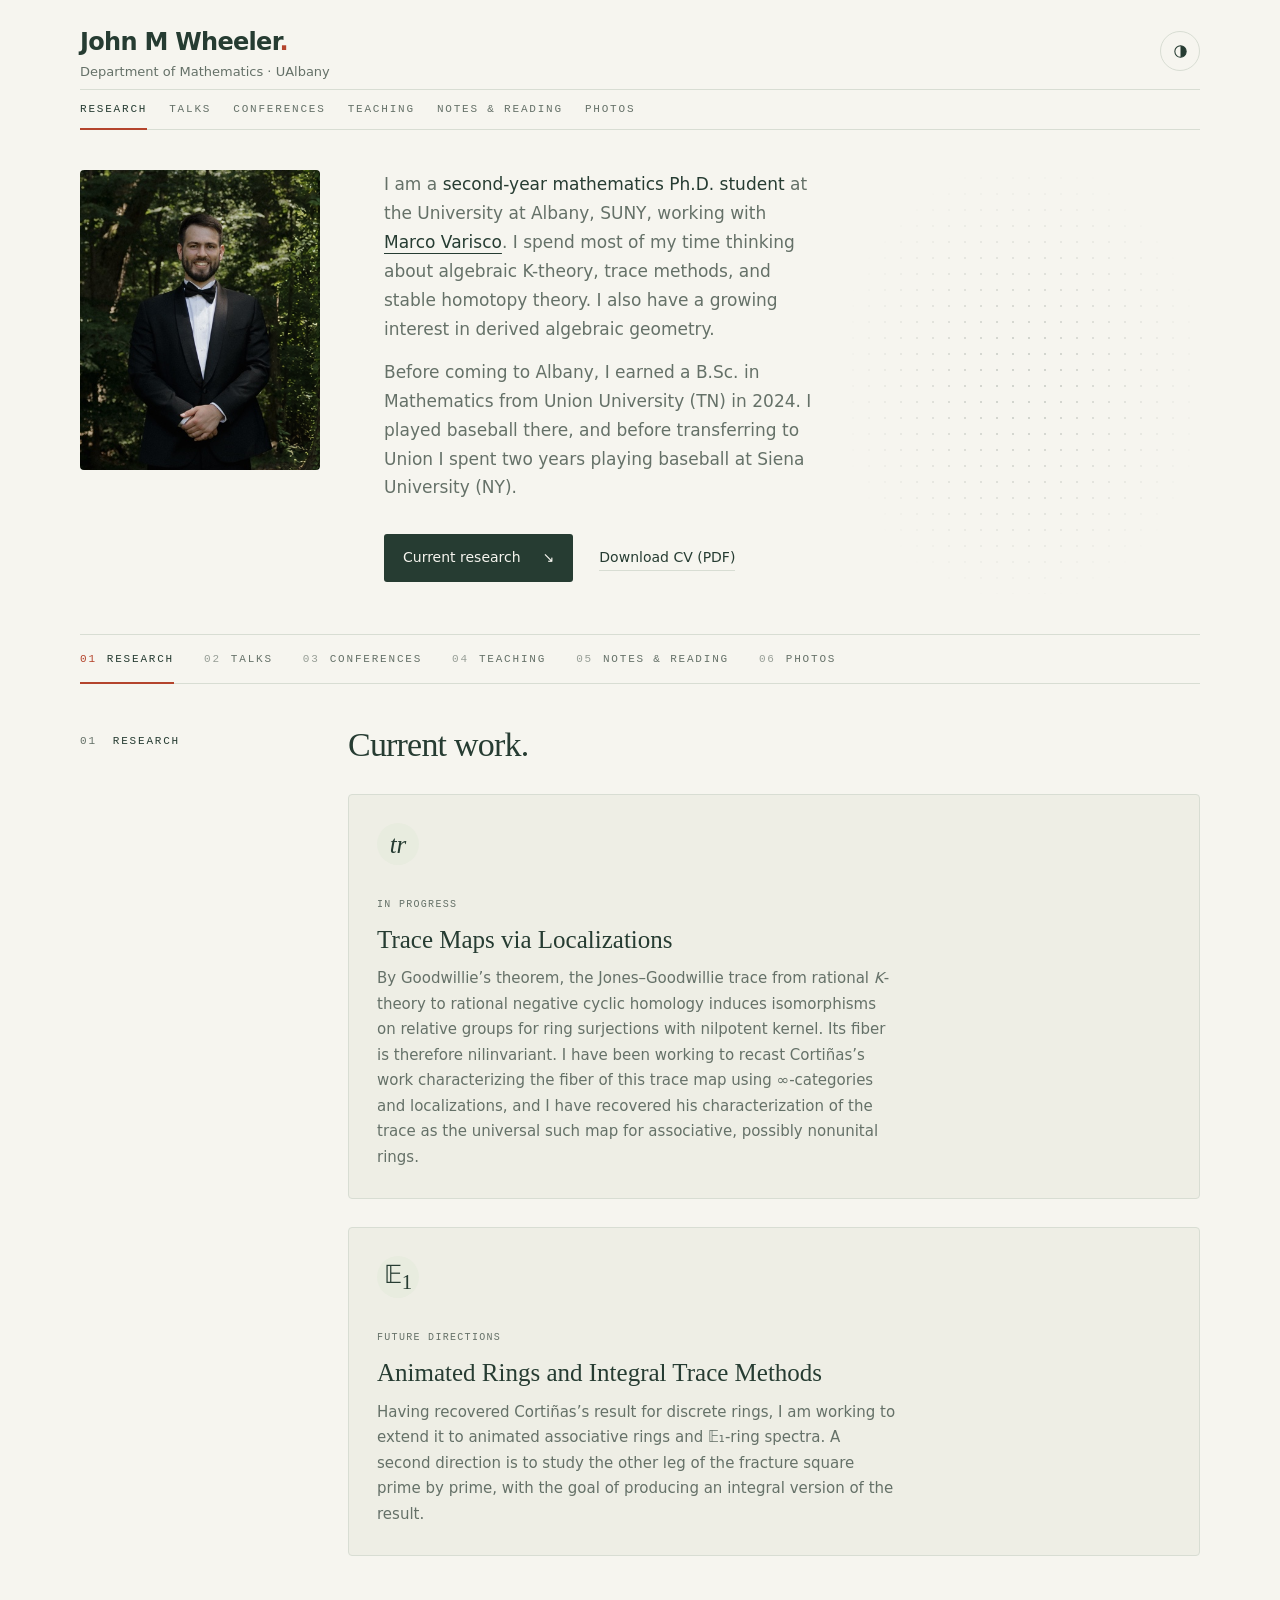
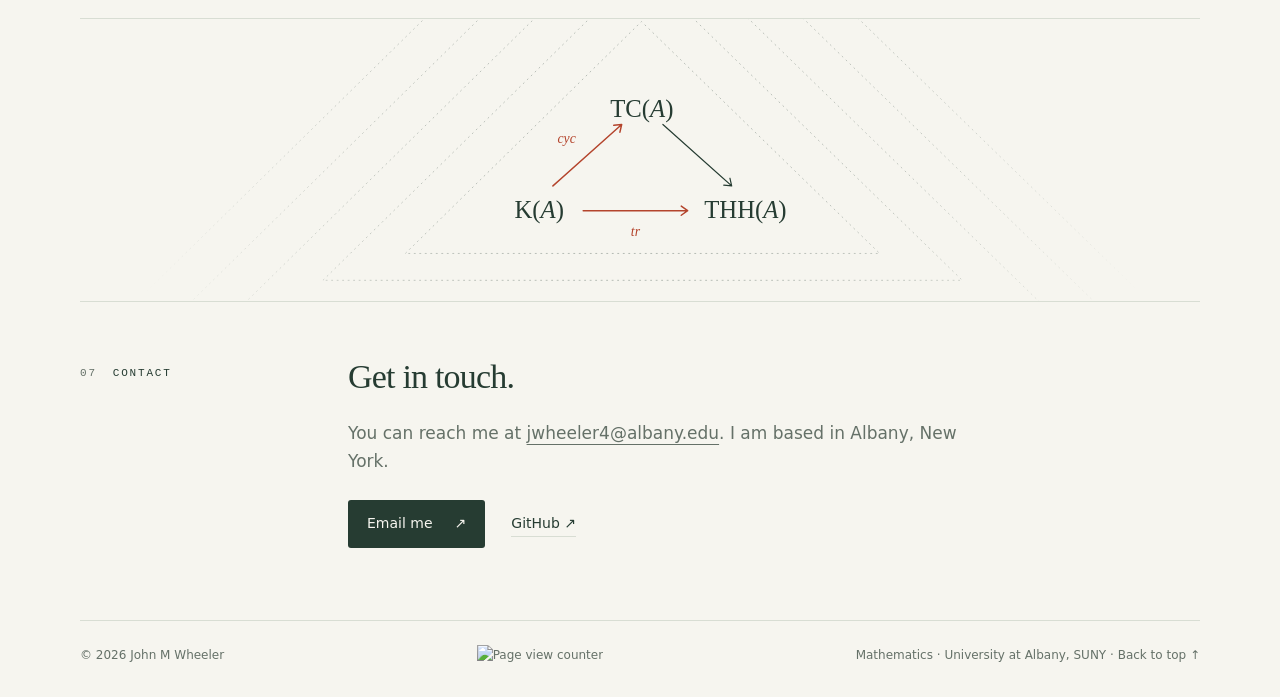
==== commit 7376d532: "Update research direction wording" ====
--- a/index.html
+++ b/index.html
@@ -55,7 +55,7 @@
             <div class="project-icon" aria-hidden="true"><span>𝔼<sub>1</sub></span></div>
             <small>Future directions</small>
             <h3 id="cech-title">Animated Rings and Integral Trace Methods</h3>
-            <p>Having recovered Cortiñas’s result for discrete rings, I am working to extend it to animated associative rings and 𝔼₁-ring spectra. A second direction is to study the other leg of the fracture square prime by prime, with the goal of proving an integral version of the result.</p>
+            <p>Having recovered Cortiñas’s result for discrete rings, I am working to extend it to animated associative rings and 𝔼₁-ring spectra. A second direction is to study the other leg of the fracture square prime by prime, with the goal of producing an integral version of the result.</p>
           </article>
         </div>
       </section>
@@ -236,11 +236,15 @@
           </div>
         </details>
       </section>
-      <figure class="interlude" id="hochschild-chain" role="img" aria-label="A Hochschild chain with factors and tensor product signs arranged clockwise. The tensor sign between a n and a zero is highlighted.">
-        <svg class="sdot" viewBox="0 0 360 244" aria-hidden="true">
-          <g class="bg echo">
-            <circle cx="180" cy="122" r="103"/>
-            <circle class="faint" cx="180" cy="122" r="118"/>
+      <figure class="interlude" id="hochschild-chain" style="padding-block:12px 16px;" role="img" aria-label="A Hochschild chain with factors and tensor product signs arranged clockwise. The tensor sign between a n and a zero is highlighted.">
+        <svg class="sdot" viewBox="0 -14 360 272" aria-hidden="true">
+          <g fill="none" stroke="var(--muted)" stroke-width="1">
+            <ellipse cx="180" cy="122" rx="145" ry="119" opacity=".26"/>
+            <ellipse cx="180" cy="122" rx="166" ry="130" opacity=".18"
+              stroke-dasharray="1 6" stroke-linecap="round"/>
+            <ellipse cx="180" cy="122" rx="188" ry="133" opacity=".14"/>
+            <ellipse cx="180" cy="122" rx="213" ry="136" opacity=".10"/>
+            <ellipse cx="180" cy="122" rx="242" ry="139" opacity=".07"/>
           </g>
           <g dominant-baseline="central">
             <text class="i" x="180" y="32">a<tspan baseline-shift="sub" font-size="16">0</tspan></text>
@@ -268,10 +272,9 @@
           </summary>
           <div class="section-disclosure-content">
             <h3 class="subheading">Topics I am working through.</h3>
-            <p class="section-copy">Expository notes on the topics below are under construction, with no set timetable.</p>
-            <figure class="section-copy" style="margin-inline:0; margin-bottom:20px; font-size:15px;">
-              <blockquote style="margin:0; font-style:italic;">“Study hard what interests you the most in the most undisciplined, irreverent and original manner possible.”</blockquote>
-              <figcaption style="margin-top:4px; font-size:13px;">— Richard Feynman</figcaption>
+            <figure class="section-copy" style="margin:24px 0; padding:clamp(16px, 3vw, 24px); background:var(--card); border:1px solid var(--line); border-inline-start:3px solid var(--accent);">
+              <blockquote style="margin:0; color:var(--ink); font-family:Georgia, Palatino, serif; font-size:clamp(17px, 2.3vw, 21px); font-weight:400; line-height:1.6; font-style:italic;">“Study hard what interests you the most in the most undisciplined, irreverent and original manner possible.”</blockquote>
+              <figcaption style="margin-top:10px; font-size:13px;">— Richard Feynman</figcaption>
             </figure>
             <ul class="topics">
               <li>
